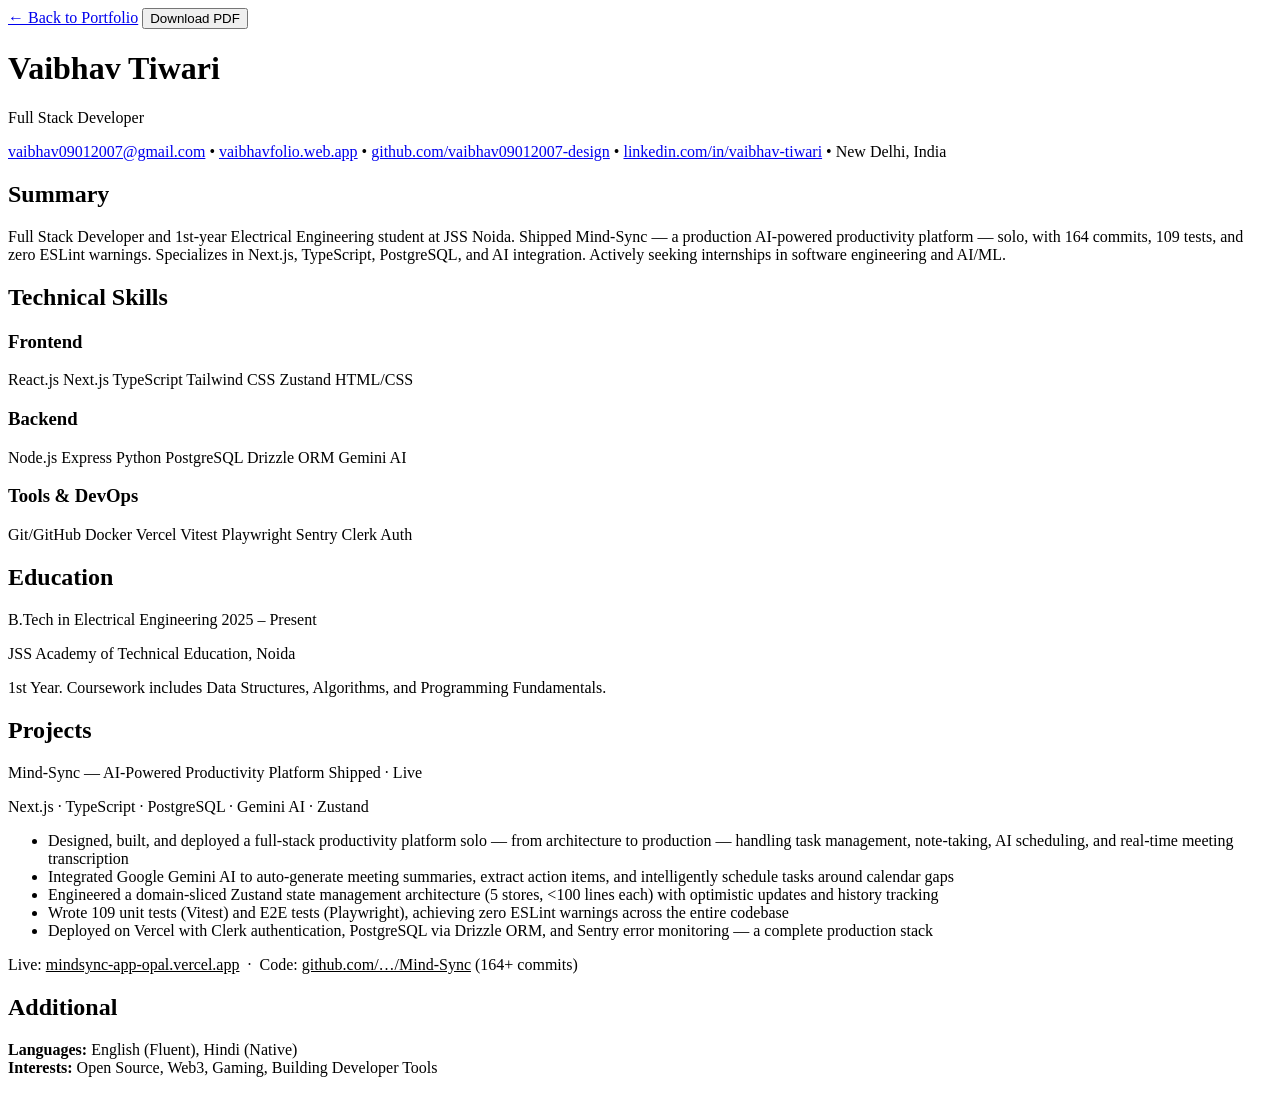
==== resume.html @ d0144ec2 "chore: update college name and degree to JSS Noida and B.Tech Electrical Engineering" ====
<!DOCTYPE html>
<html lang="en">
  <head>
    <meta charset="UTF-8" />
    <meta name="viewport" content="width=device-width, initial-scale=1.0" />
    <title>Resume | Vaibhav Tiwari</title>
    <meta name="robots" content="noindex" />
    <link rel="icon" type="image/png" href="favicon.png" />
    <link rel="preconnect" href="https://fonts.googleapis.com" />
    <link rel="preconnect" href="https://fonts.gstatic.com" crossorigin />
    <link
      href="https://fonts.googleapis.com/css2?family=Inter:wght@400;500;600;700&display=swap"
      rel="stylesheet"
    />
    <link rel="stylesheet" href="resume.css" />
  </head>
  <body>
    <!-- Navigation (Hidden in Print) -->
    <a href="index.html" class="no-print btn-back">← Back to Portfolio</a>
    <button onclick="window.print()" class="no-print btn-print">
      Download PDF
    </button>

    <main id="main">
      <div class="page">
      <!-- Header -->
      <header>
        <h1>Vaibhav Tiwari</h1>
        <p class="role">Full Stack Developer</p>
        <div class="contact-row">
          <a href="mailto:vaibhav09012007@gmail.com"
            >vaibhav09012007@gmail.com</a
          >
          <span>•</span>
          <a href="https://vaibhavfolio.web.app" target="_blank"
            >vaibhavfolio.web.app</a
          >
          <span>•</span>
          <a href="https://github.com/vaibhav09012007-design" target="_blank"
            >github.com/vaibhav09012007-design</a
          >
          <span>•</span>
          <a href="https://linkedin.com/in/vaibhav-tiwari" target="_blank"
            >linkedin.com/in/vaibhav-tiwari</a
          >
          <span>•</span>
          <span>New Delhi, India</span>
        </div>
      </header>

      <!-- Summary -->
      <section>
        <h2>Summary</h2>
        <p class="summary">
          Full Stack Developer and 1st-year Electrical Engineering student at JSS
          Noida. Shipped Mind-Sync — a production AI-powered
          productivity platform — solo, with 164 commits, 109 tests, and zero
          ESLint warnings. Specializes in Next.js, TypeScript, PostgreSQL, and
          AI integration. Actively seeking internships in software engineering
          and AI/ML.
        </p>
      </section>

      <!-- Technical Skills -->
      <section>
        <h2>Technical Skills</h2>
        <div class="skills-container">
          <div class="skill-group">
            <h3>Frontend</h3>
            <div class="skill-tags">
              <span class="skill-tag">React.js</span>
              <span class="skill-tag">Next.js</span>
              <span class="skill-tag">TypeScript</span>
              <span class="skill-tag">Tailwind CSS</span>
              <span class="skill-tag">Zustand</span>
              <span class="skill-tag">HTML/CSS</span>
            </div>
          </div>
          <div class="skill-group">
            <h3>Backend</h3>
            <div class="skill-tags">
              <span class="skill-tag">Node.js</span>
              <span class="skill-tag">Express</span>
              <span class="skill-tag">Python</span>
              <span class="skill-tag">PostgreSQL</span>
              <span class="skill-tag">Drizzle ORM</span>
              <span class="skill-tag">Gemini AI</span>
            </div>
          </div>
          <div class="skill-group">
            <h3>Tools & DevOps</h3>
            <div class="skill-tags">
              <span class="skill-tag">Git/GitHub</span>
              <span class="skill-tag">Docker</span>
              <span class="skill-tag">Vercel</span>
              <span class="skill-tag">Vitest</span>
              <span class="skill-tag">Playwright</span>
              <span class="skill-tag">Sentry</span>
              <span class="skill-tag">Clerk Auth</span>
            </div>
          </div>
        </div>
      </section>

      <!-- Education -->
      <section>
        <h2>Education</h2>
        <div class="item">
          <div class="item-header">
            <span class="item-title"
              >B.Tech in Electrical Engineering</span
            >
            <span class="item-date">2025 – Present</span>
          </div>
          <p class="item-subtitle">JSS Academy of Technical Education, Noida</p>
          <p class="item-description">
            1st Year. Coursework includes Data Structures, Algorithms, and
            Programming Fundamentals.
          </p>
        </div>
      </section>

      <section>
        <h2>Projects</h2>

        <div class="item">
          <div class="item-header">
            <span class="item-title">Mind-Sync — AI-Powered Productivity Platform</span>
            <span class="item-date">Shipped · Live</span>
          </div>
          <p class="item-subtitle">Next.js · TypeScript · PostgreSQL · Gemini AI · Zustand</p>
          <div class="item-description">
            <ul>
              <li>
                Designed, built, and deployed a full-stack productivity platform
                solo — from architecture to production — handling task management,
                note-taking, AI scheduling, and real-time meeting transcription
              </li>
              <li>
                Integrated Google Gemini AI to auto-generate meeting summaries,
                extract action items, and intelligently schedule tasks around
                calendar gaps
              </li>
              <li>
                Engineered a domain-sliced Zustand state management architecture
                (5 stores, &lt;100 lines each) with optimistic updates and
                history tracking
              </li>
              <li>
                Wrote 109 unit tests (Vitest) and E2E tests (Playwright),
                achieving zero ESLint warnings across the entire codebase
              </li>
              <li>
                Deployed on Vercel with Clerk authentication, PostgreSQL via
                Drizzle ORM, and Sentry error monitoring — a complete production
                stack
              </li>
            </ul>
            <p class="resume-links-footer">
              Live: <a href="https://mindsync-app-opal.vercel.app/" target="_blank" style="color: var(--accent)">mindsync-app-opal.vercel.app</a>
              &nbsp;·&nbsp;
              Code: <a href="https://github.com/vaibhav09012007-design/Mind-Sync" target="_blank" style="color: var(--accent)">github.com/…/Mind-Sync</a>
              (164+ commits)
            </p>
          </div>
        </div>
      </section>

      <!-- Additional -->
      <section>
        <h2>Additional</h2>
        <p class="item-description">
          <strong>Languages:</strong> English (Fluent), Hindi (Native) <br />
          <strong>Interests:</strong> Open Source, Web3, Gaming, Building
          Developer Tools
        </p>
      </section>
    </div>
    </main>
  </body>
</html>
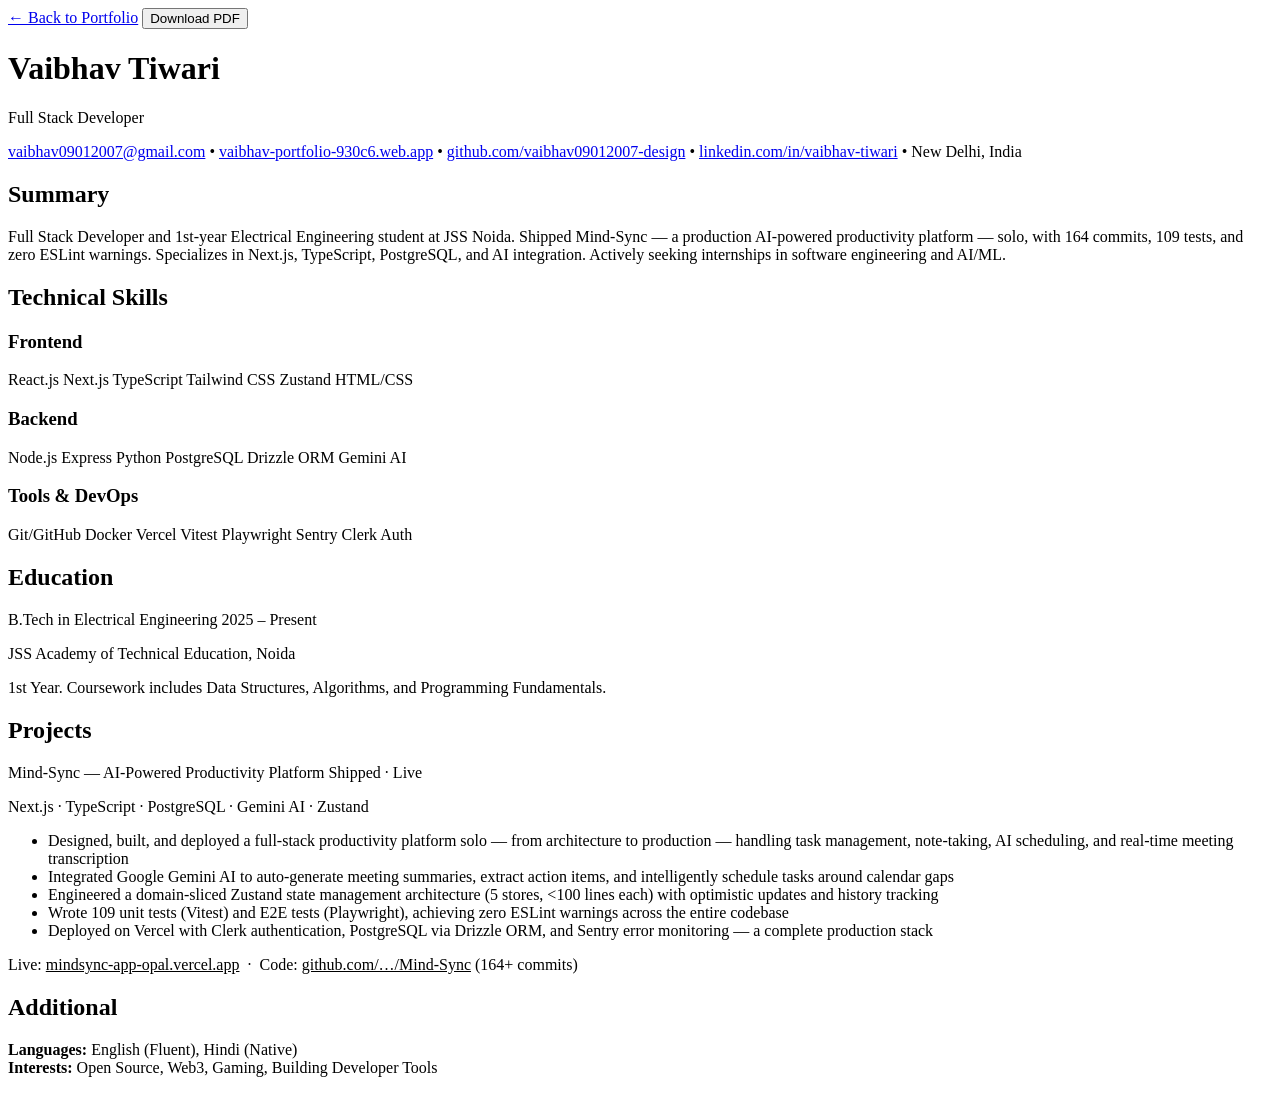
==== commit 36f96270: "seo: update canonical urls and sitemap metadata to use active firebase hosting domain" ====
--- a/resume.html
+++ b/resume.html
@@ -32,8 +32,8 @@
             >vaibhav09012007@gmail.com</a
           >
           <span>•</span>
-          <a href="https://vaibhavfolio.web.app" target="_blank"
-            >vaibhavfolio.web.app</a
+          <a href="https://vaibhav-portfolio-930c6.web.app" target="_blank"
+            >vaibhav-portfolio-930c6.web.app</a
           >
           <span>•</span>
           <a href="https://github.com/vaibhav09012007-design" target="_blank"
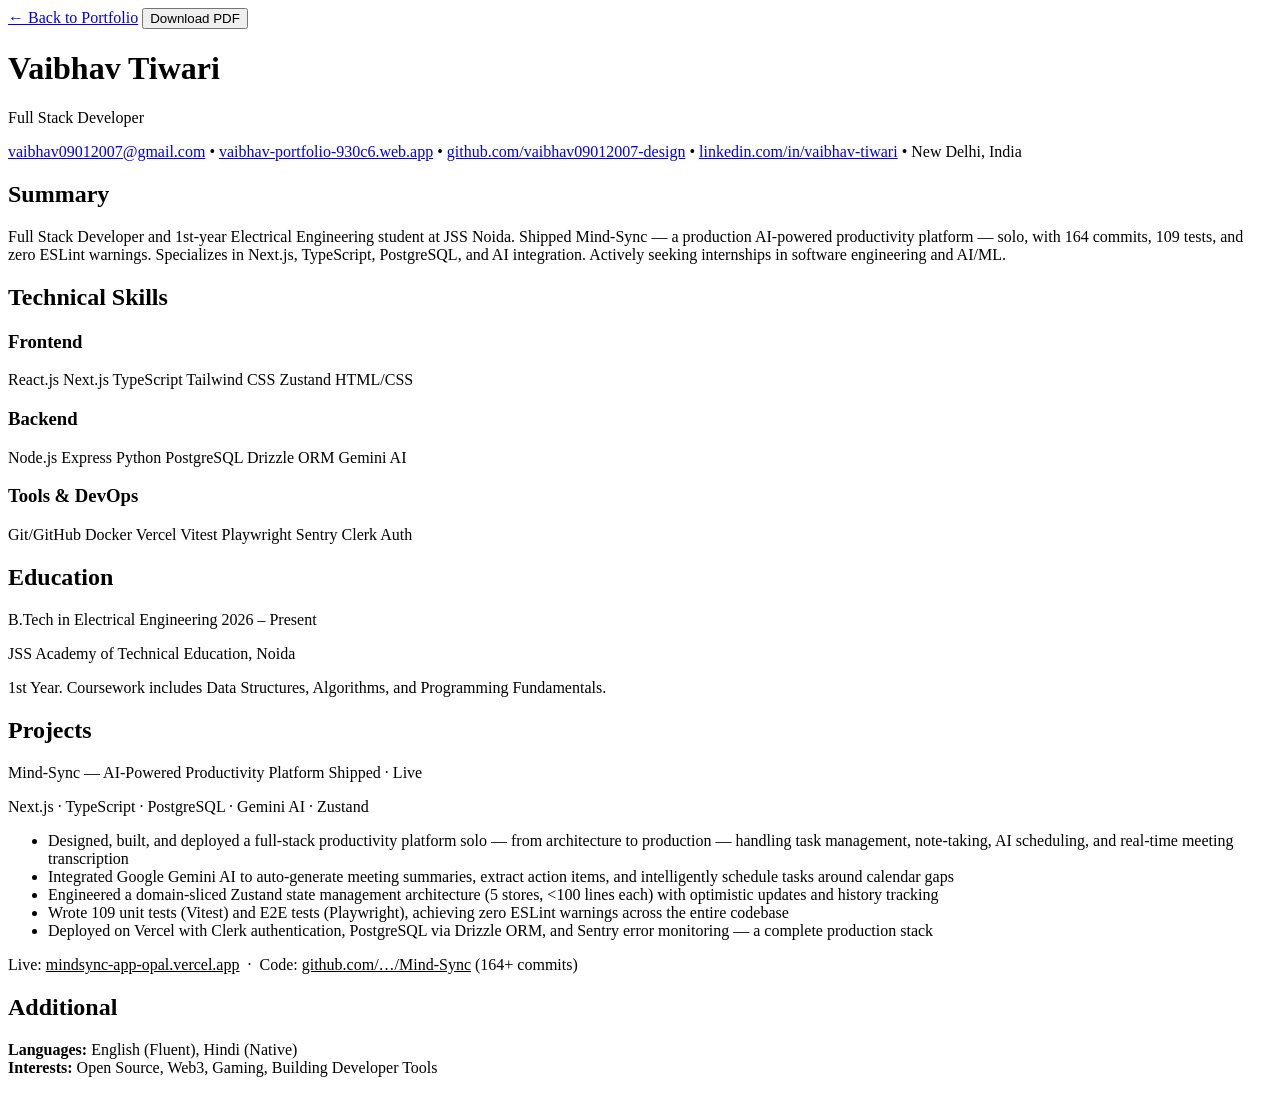
==== commit da1deaf3: "content: remove journey subtitle, reverse timeline chronologically, update B.Tech start date to 2026" ====
--- a/resume.html
+++ b/resume.html
@@ -110,7 +110,7 @@
             <span class="item-title"
               >B.Tech in Electrical Engineering</span
             >
-            <span class="item-date">2025 – Present</span>
+            <span class="item-date">2026 – Present</span>
           </div>
           <p class="item-subtitle">JSS Academy of Technical Education, Noida</p>
           <p class="item-description">
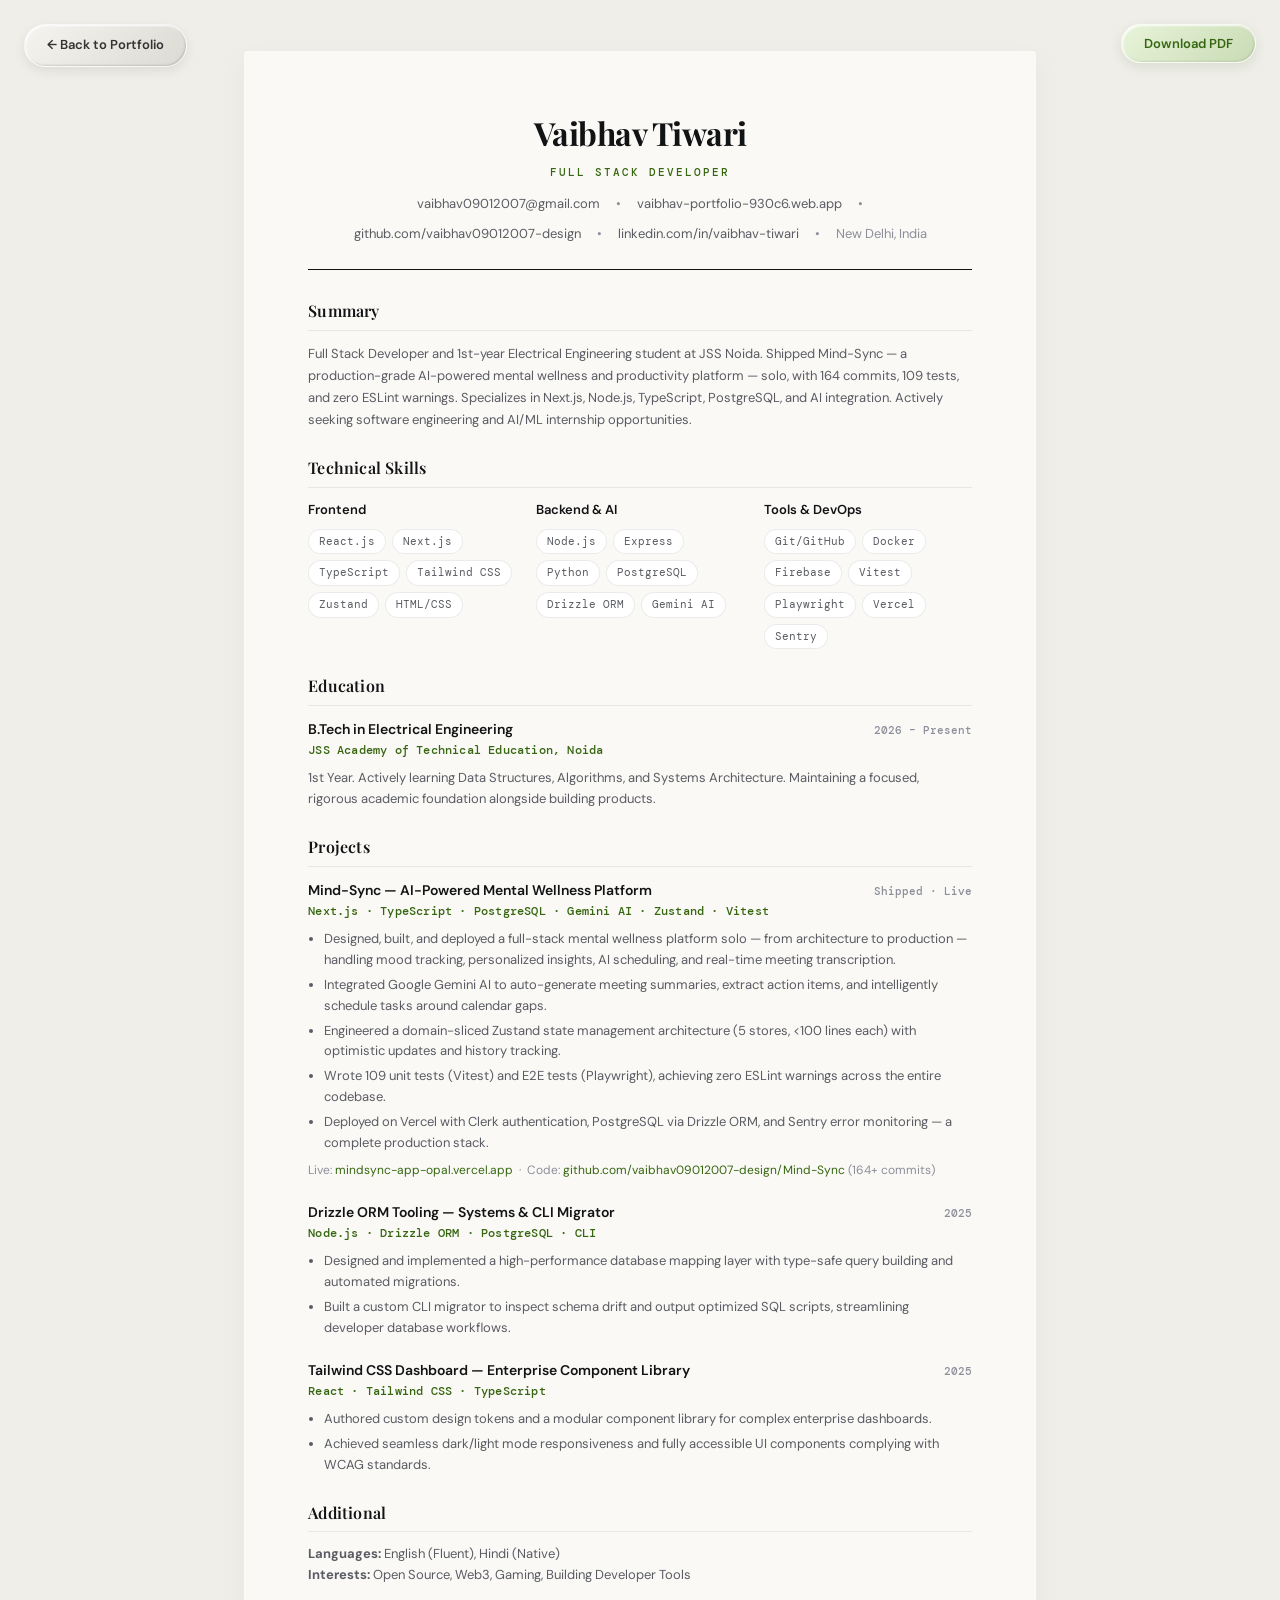
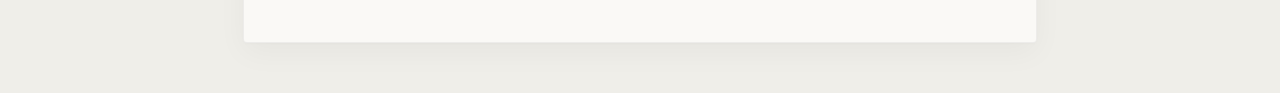
==== commit 664090ff: "design: redesign resume page to match portfolio vibe and sync content" ====
--- a/resume.html
+++ b/resume.html
@@ -9,7 +9,7 @@
     <link rel="preconnect" href="https://fonts.googleapis.com" />
     <link rel="preconnect" href="https://fonts.gstatic.com" crossorigin />
     <link
-      href="https://fonts.googleapis.com/css2?family=Inter:wght@400;500;600;700&display=swap"
+      href="https://fonts.googleapis.com/css2?family=DM+Mono:ital,wght@0,400;0,500;1,400&family=DM+Sans:ital,opsz,wght@0,9..40,300;0,9..40,400;0,9..40,500;0,9..40,600;1,9..40,300;1,9..40,400&family=Playfair+Display:ital,wght@0,400;0,500;0,600;0,700;1,400;1,500;1,600&display=swap"
       rel="stylesheet"
     />
     <link rel="stylesheet" href="resume.css" />
@@ -23,159 +23,172 @@
 
     <main id="main">
       <div class="page">
-      <!-- Header -->
-      <header>
-        <h1>Vaibhav Tiwari</h1>
-        <p class="role">Full Stack Developer</p>
-        <div class="contact-row">
-          <a href="mailto:vaibhav09012007@gmail.com"
-            >vaibhav09012007@gmail.com</a
-          >
-          <span>•</span>
-          <a href="https://vaibhav-portfolio-930c6.web.app" target="_blank"
-            >vaibhav-portfolio-930c6.web.app</a
-          >
-          <span>•</span>
-          <a href="https://github.com/vaibhav09012007-design" target="_blank"
-            >github.com/vaibhav09012007-design</a
-          >
-          <span>•</span>
-          <a href="https://linkedin.com/in/vaibhav-tiwari" target="_blank"
-            >linkedin.com/in/vaibhav-tiwari</a
-          >
-          <span>•</span>
-          <span>New Delhi, India</span>
-        </div>
-      </header>
+        <!-- Header -->
+        <header>
+          <h1>Vaibhav Tiwari</h1>
+          <p class="role">Full Stack Developer</p>
+          <div class="contact-row">
+            <a href="mailto:vaibhav09012007@gmail.com">vaibhav09012007@gmail.com</a>
+            <span>•</span>
+            <a href="https://vaibhav-portfolio-930c6.web.app" target="_blank">vaibhav-portfolio-930c6.web.app</a>
+            <span>•</span>
+            <a href="https://github.com/vaibhav09012007-design" target="_blank">github.com/vaibhav09012007-design</a>
+            <span>•</span>
+            <a href="https://linkedin.com/in/vaibhav-tiwari" target="_blank">linkedin.com/in/vaibhav-tiwari</a>
+            <span>•</span>
+            <span>New Delhi, India</span>
+          </div>
+        </header>
 
-      <!-- Summary -->
-      <section>
-        <h2>Summary</h2>
-        <p class="summary">
-          Full Stack Developer and 1st-year Electrical Engineering student at JSS
-          Noida. Shipped Mind-Sync — a production AI-powered
-          productivity platform — solo, with 164 commits, 109 tests, and zero
-          ESLint warnings. Specializes in Next.js, TypeScript, PostgreSQL, and
-          AI integration. Actively seeking internships in software engineering
-          and AI/ML.
-        </p>
-      </section>
+        <!-- Summary -->
+        <section>
+          <h2>Summary</h2>
+          <p class="summary">
+            Full Stack Developer and 1st-year Electrical Engineering student at JSS Noida. Shipped Mind-Sync — a production-grade AI-powered mental wellness and productivity platform — solo, with 164 commits, 109 tests, and zero ESLint warnings. Specializes in Next.js, Node.js, TypeScript, PostgreSQL, and AI integration. Actively seeking software engineering and AI/ML internship opportunities.
+          </p>
+        </section>
 
-      <!-- Technical Skills -->
-      <section>
-        <h2>Technical Skills</h2>
-        <div class="skills-container">
-          <div class="skill-group">
-            <h3>Frontend</h3>
-            <div class="skill-tags">
-              <span class="skill-tag">React.js</span>
-              <span class="skill-tag">Next.js</span>
-              <span class="skill-tag">TypeScript</span>
-              <span class="skill-tag">Tailwind CSS</span>
-              <span class="skill-tag">Zustand</span>
-              <span class="skill-tag">HTML/CSS</span>
+        <!-- Technical Skills -->
+        <section>
+          <h2>Technical Skills</h2>
+          <div class="skills-container">
+            <div class="skill-group">
+              <h3>Frontend</h3>
+              <div class="skill-tags">
+                <span class="skill-tag">React.js</span>
+                <span class="skill-tag">Next.js</span>
+                <span class="skill-tag">TypeScript</span>
+                <span class="skill-tag">Tailwind CSS</span>
+                <span class="skill-tag">Zustand</span>
+                <span class="skill-tag">HTML/CSS</span>
+              </div>
+            </div>
+            <div class="skill-group">
+              <h3>Backend & AI</h3>
+              <div class="skill-tags">
+                <span class="skill-tag">Node.js</span>
+                <span class="skill-tag">Express</span>
+                <span class="skill-tag">Python</span>
+                <span class="skill-tag">PostgreSQL</span>
+                <span class="skill-tag">Drizzle ORM</span>
+                <span class="skill-tag">Gemini AI</span>
+              </div>
+            </div>
+            <div class="skill-group">
+              <h3>Tools & DevOps</h3>
+              <div class="skill-tags">
+                <span class="skill-tag">Git/GitHub</span>
+                <span class="skill-tag">Docker</span>
+                <span class="skill-tag">Firebase</span>
+                <span class="skill-tag">Vitest</span>
+                <span class="skill-tag">Playwright</span>
+                <span class="skill-tag">Vercel</span>
+                <span class="skill-tag">Sentry</span>
+              </div>
             </div>
           </div>
-          <div class="skill-group">
-            <h3>Backend</h3>
-            <div class="skill-tags">
-              <span class="skill-tag">Node.js</span>
-              <span class="skill-tag">Express</span>
-              <span class="skill-tag">Python</span>
-              <span class="skill-tag">PostgreSQL</span>
-              <span class="skill-tag">Drizzle ORM</span>
-              <span class="skill-tag">Gemini AI</span>
+        </section>
+
+        <!-- Education -->
+        <section>
+          <h2>Education</h2>
+          <div class="item">
+            <div class="item-header">
+              <span class="item-title">B.Tech in Electrical Engineering</span>
+              <span class="item-date">2026 – Present</span>
+            </div>
+            <p class="item-subtitle">JSS Academy of Technical Education, Noida</p>
+            <p class="item-description">
+              1st Year. Actively learning Data Structures, Algorithms, and Systems Architecture. Maintaining a focused, rigorous academic foundation alongside building products.
+            </p>
+          </div>
+        </section>
+
+        <!-- Projects -->
+        <section>
+          <h2>Projects</h2>
+
+          <!-- Mind-Sync -->
+          <div class="item">
+            <div class="item-header">
+              <span class="item-title">Mind-Sync — AI-Powered Mental Wellness Platform</span>
+              <span class="item-date">Shipped · Live</span>
+            </div>
+            <p class="item-subtitle">Next.js · TypeScript · PostgreSQL · Gemini AI · Zustand · Vitest</p>
+            <div class="item-description">
+              <ul>
+                <li>
+                  Designed, built, and deployed a full-stack mental wellness platform solo — from architecture to production — handling mood tracking, personalized insights, AI scheduling, and real-time meeting transcription.
+                </li>
+                <li>
+                  Integrated Google Gemini AI to auto-generate meeting summaries, extract action items, and intelligently schedule tasks around calendar gaps.
+                </li>
+                <li>
+                  Engineered a domain-sliced Zustand state management architecture (5 stores, &lt;100 lines each) with optimistic updates and history tracking.
+                </li>
+                <li>
+                  Wrote 109 unit tests (Vitest) and E2E tests (Playwright), achieving zero ESLint warnings across the entire codebase.
+                </li>
+                <li>
+                  Deployed on Vercel with Clerk authentication, PostgreSQL via Drizzle ORM, and Sentry error monitoring — a complete production stack.
+                </li>
+              </ul>
+              <p class="resume-links-footer">
+                Live: <a href="https://mindsync-app-opal.vercel.app/" target="_blank" style="color: var(--accent)">mindsync-app-opal.vercel.app</a>
+                &nbsp;·&nbsp;
+                Code: <a href="https://github.com/vaibhav09012007-design/Mind-Sync" target="_blank" style="color: var(--accent)">github.com/vaibhav09012007-design/Mind-Sync</a> (164+ commits)
+              </p>
             </div>
           </div>
-          <div class="skill-group">
-            <h3>Tools & DevOps</h3>
-            <div class="skill-tags">
-              <span class="skill-tag">Git/GitHub</span>
-              <span class="skill-tag">Docker</span>
-              <span class="skill-tag">Vercel</span>
-              <span class="skill-tag">Vitest</span>
-              <span class="skill-tag">Playwright</span>
-              <span class="skill-tag">Sentry</span>
-              <span class="skill-tag">Clerk Auth</span>
+
+          <!-- Drizzle ORM Tooling -->
+          <div class="item">
+            <div class="item-header">
+              <span class="item-title">Drizzle ORM Tooling — Systems & CLI Migrator</span>
+              <span class="item-date">2025</span>
+            </div>
+            <p class="item-subtitle">Node.js · Drizzle ORM · PostgreSQL · CLI</p>
+            <div class="item-description">
+              <ul>
+                <li>
+                  Designed and implemented a high-performance database mapping layer with type-safe query building and automated migrations.
+                </li>
+                <li>
+                  Built a custom CLI migrator to inspect schema drift and output optimized SQL scripts, streamlining developer database workflows.
+                </li>
+              </ul>
             </div>
           </div>
-        </div>
-      </section>
 
-      <!-- Education -->
-      <section>
-        <h2>Education</h2>
-        <div class="item">
-          <div class="item-header">
-            <span class="item-title"
-              >B.Tech in Electrical Engineering</span
-            >
-            <span class="item-date">2026 – Present</span>
+          <!-- Tailwind CSS Dashboard -->
+          <div class="item">
+            <div class="item-header">
+              <span class="item-title">Tailwind CSS Dashboard — Enterprise Component Library</span>
+              <span class="item-date">2025</span>
+            </div>
+            <p class="item-subtitle">React · Tailwind CSS · TypeScript</p>
+            <div class="item-description">
+              <ul>
+                <li>
+                  Authored custom design tokens and a modular component library for complex enterprise dashboards.
+                </li>
+                <li>
+                  Achieved seamless dark/light mode responsiveness and fully accessible UI components complying with WCAG standards.
+                </li>
+              </ul>
+            </div>
           </div>
-          <p class="item-subtitle">JSS Academy of Technical Education, Noida</p>
+        </section>
+
+        <!-- Additional -->
+        <section>
+          <h2>Additional</h2>
           <p class="item-description">
-            1st Year. Coursework includes Data Structures, Algorithms, and
-            Programming Fundamentals.
+            <strong>Languages:</strong> English (Fluent), Hindi (Native) <br />
+            <strong>Interests:</strong> Open Source, Web3, Gaming, Building Developer Tools
           </p>
-        </div>
-      </section>
-
-      <section>
-        <h2>Projects</h2>
-
-        <div class="item">
-          <div class="item-header">
-            <span class="item-title">Mind-Sync — AI-Powered Productivity Platform</span>
-            <span class="item-date">Shipped · Live</span>
-          </div>
-          <p class="item-subtitle">Next.js · TypeScript · PostgreSQL · Gemini AI · Zustand</p>
-          <div class="item-description">
-            <ul>
-              <li>
-                Designed, built, and deployed a full-stack productivity platform
-                solo — from architecture to production — handling task management,
-                note-taking, AI scheduling, and real-time meeting transcription
-              </li>
-              <li>
-                Integrated Google Gemini AI to auto-generate meeting summaries,
-                extract action items, and intelligently schedule tasks around
-                calendar gaps
-              </li>
-              <li>
-                Engineered a domain-sliced Zustand state management architecture
-                (5 stores, &lt;100 lines each) with optimistic updates and
-                history tracking
-              </li>
-              <li>
-                Wrote 109 unit tests (Vitest) and E2E tests (Playwright),
-                achieving zero ESLint warnings across the entire codebase
-              </li>
-              <li>
-                Deployed on Vercel with Clerk authentication, PostgreSQL via
-                Drizzle ORM, and Sentry error monitoring — a complete production
-                stack
-              </li>
-            </ul>
-            <p class="resume-links-footer">
-              Live: <a href="https://mindsync-app-opal.vercel.app/" target="_blank" style="color: var(--accent)">mindsync-app-opal.vercel.app</a>
-              &nbsp;·&nbsp;
-              Code: <a href="https://github.com/vaibhav09012007-design/Mind-Sync" target="_blank" style="color: var(--accent)">github.com/…/Mind-Sync</a>
-              (164+ commits)
-            </p>
-          </div>
-        </div>
-      </section>
-
-      <!-- Additional -->
-      <section>
-        <h2>Additional</h2>
-        <p class="item-description">
-          <strong>Languages:</strong> English (Fluent), Hindi (Native) <br />
-          <strong>Interests:</strong> Open Source, Web3, Gaming, Building
-          Developer Tools
-        </p>
-      </section>
-    </div>
+        </section>
+      </div>
     </main>
   </body>
 </html>
--- a/resume.css
+++ b/resume.css
@@ -0,0 +1,444 @@
+:root {
+  --bg-light: #f5f4f0;
+  --bg-dark: #0c0d0e;
+  --fg-light: #121314;
+  --fg-dark: #f0f1f5;
+  --fg-muted-light: #5a5c63;
+  --fg-muted-dark: #9ea2b0;
+  --border-light: rgba(0, 0, 0, 0.08);
+  --border-dark: rgba(255, 255, 255, 0.08);
+  --green-bg: #e8f4d9;
+  --green-fg: #366610;
+
+  --serif: 'Playfair Display', Georgia, serif;
+  --sans: 'DM Sans', system-ui, sans-serif;
+  --mono: 'DM Mono', 'Courier New', monospace;
+
+  /* Theme mappings matching portfolio */
+  --text-primary: var(--fg-light);
+  --text-secondary: var(--fg-muted-light);
+  --text-muted: #8c8f9a;
+  --accent: var(--green-fg);
+  --border: var(--border-light);
+  --bg-page: #faf9f6; /* Warm paper color */
+  --bg-body: #efeee9; /* Tan background for contrast */
+}
+
+* {
+  box-sizing: border-box;
+  margin: 0;
+  padding: 0;
+}
+
+/* Keyboard focus visual outlines */
+a:focus-visible,
+button:focus-visible {
+  outline: 2px solid var(--text-primary);
+  outline-offset: 4px;
+}
+
+body {
+  font-family: var(--sans);
+  line-height: 1.6;
+  color: var(--text-secondary);
+  background: var(--bg-body);
+  font-size: 14px;
+  -webkit-font-smoothing: antialiased;
+}
+
+.page {
+  background: var(--bg-page);
+  width: 21cm;
+  min-height: 29.7cm;
+  margin: 50px auto;
+  padding: 56px 64px;
+  box-shadow: 0 10px 30px rgba(0, 0, 0, 0.04), 0 1px 3px rgba(0, 0, 0, 0.02);
+  border: 1px solid rgba(0, 0, 0, 0.05);
+  border-radius: 4px;
+  position: relative;
+}
+
+/* Header */
+header {
+  text-align: center;
+  margin-bottom: 28px;
+  padding-bottom: 24px;
+  border-bottom: 1.5px solid var(--text-primary);
+}
+
+header h1 {
+  font-family: var(--serif);
+  font-size: 32px;
+  font-weight: 700;
+  color: var(--text-primary);
+  letter-spacing: -0.5px;
+  margin-bottom: 6px;
+}
+
+.role {
+  font-family: var(--mono);
+  font-size: 11px;
+  font-weight: 500;
+  color: var(--accent);
+  text-transform: uppercase;
+  letter-spacing: 2px;
+  margin-bottom: 12px;
+}
+
+.contact-row {
+  display: flex;
+  justify-content: center;
+  flex-wrap: wrap;
+  gap: 8px 16px;
+  font-family: var(--sans);
+  font-size: 13px;
+  color: var(--text-secondary);
+}
+
+.contact-row a {
+  color: var(--text-secondary);
+  text-decoration: none;
+  border-bottom: 1px solid transparent;
+  transition: all 0.2s ease;
+}
+
+.contact-row a:hover {
+  color: var(--accent);
+  border-color: var(--accent);
+}
+
+.contact-row span {
+  color: var(--text-muted);
+}
+
+/* Sections */
+section {
+  margin-bottom: 24px;
+}
+
+section:last-of-type {
+  margin-bottom: 0;
+}
+
+h2 {
+  font-family: var(--serif);
+  font-size: 16px;
+  font-weight: 600;
+  color: var(--text-primary);
+  margin-bottom: 12px;
+  padding-bottom: 6px;
+  border-bottom: 1px solid var(--border);
+  letter-spacing: 0.2px;
+}
+
+/* Summary */
+.summary {
+  font-size: 13px;
+  line-height: 1.7;
+  color: var(--text-secondary);
+}
+
+/* Skills */
+.skills-container {
+  display: grid;
+  grid-template-columns: repeat(3, 1fr);
+  gap: 20px;
+}
+
+.skill-group h3 {
+  font-family: var(--sans);
+  font-size: 13px;
+  font-weight: 600;
+  color: var(--text-primary);
+  margin-bottom: 8px;
+}
+
+.skill-tags {
+  display: flex;
+  flex-wrap: wrap;
+  gap: 6px;
+}
+
+.skill-tag {
+  font-family: var(--mono);
+  font-size: 11px;
+  padding: 3px 10px;
+  background: #ffffff;
+  border: 1px solid var(--border);
+  border-radius: 99px;
+  color: var(--text-secondary);
+  transition: all 0.2s ease;
+}
+
+.skill-tag:hover {
+  border-color: var(--text-primary);
+  color: var(--text-primary);
+  background: var(--bg-light);
+}
+
+/* Experience/Projects */
+.item {
+  margin-bottom: 20px;
+}
+
+.item:last-child {
+  margin-bottom: 0;
+}
+
+.item-header {
+  display: flex;
+  justify-content: space-between;
+  align-items: baseline;
+  margin-bottom: 2px;
+}
+
+.item-title {
+  font-family: var(--sans);
+  font-size: 14px;
+  font-weight: 600;
+  color: var(--text-primary);
+}
+
+.item-date {
+  font-family: var(--mono);
+  font-size: 11px;
+  color: var(--text-muted);
+  font-weight: 500;
+}
+
+.item-subtitle {
+  font-family: var(--mono);
+  font-size: 11.5px;
+  color: var(--accent);
+  font-weight: 500;
+  margin-bottom: 8px;
+  letter-spacing: 0.2px;
+}
+
+.item-description {
+  font-size: 13px;
+  color: var(--text-secondary);
+  line-height: 1.6;
+}
+
+.item-description ul {
+  padding-left: 16px;
+  margin: 0;
+}
+
+.item-description li {
+  margin-bottom: 4px;
+}
+
+.item-description li:last-child {
+  margin-bottom: 0;
+}
+
+.resume-links-footer {
+  margin-top: 8px;
+  font-family: var(--sans);
+  font-size: 12px;
+  color: var(--text-muted);
+}
+
+.resume-links-footer a {
+  border-bottom: 1px solid transparent;
+  transition: all 0.2s ease;
+  text-decoration: none;
+}
+
+.resume-links-footer a:hover {
+  border-color: var(--accent);
+}
+
+/* Navigation Buttons (Tactile Pill Style) */
+.btn-back,
+.btn-print {
+  position: fixed;
+  top: 24px;
+  display: inline-flex;
+  align-items: center;
+  justify-content: center;
+  gap: 8px;
+  font-family: var(--sans);
+  font-size: 13px;
+  font-weight: 600;
+  color: #333;
+  padding: 10px 22px;
+  border-radius: 99px;
+  background: linear-gradient(135deg, #f5f4f0 0%, #dbdad3 100%);
+  border: 1px solid rgba(255, 255, 255, 0.7);
+  box-shadow: 
+    inset 1px 1px 2px rgba(255, 255, 255, 0.9), 
+    inset -1px -1px 2px rgba(0, 0, 0, 0.15), 
+    0 4px 12px rgba(0, 0, 0, 0.08);
+  transition: transform 0.2s cubic-bezier(0.25, 0.8, 0.25, 1), box-shadow 0.2s ease;
+  white-space: nowrap;
+  cursor: pointer;
+  text-decoration: none;
+  z-index: 10;
+}
+
+.btn-back {
+  left: 24px;
+}
+
+.btn-print {
+  right: 24px;
+  background: linear-gradient(135deg, #e8f4d9 0%, #c9dbb5 100%);
+  border-color: rgba(255, 255, 255, 0.8);
+  color: var(--green-fg);
+  box-shadow: 
+    inset 1px 1px 2px rgba(255, 255, 255, 0.9), 
+    inset -1px -1px 2px rgba(0, 0, 0, 0.1), 
+    0 4px 12px rgba(54, 102, 16, 0.12);
+}
+
+.btn-back:hover,
+.btn-print:hover {
+  transform: translateY(-2px);
+}
+
+.btn-back:hover {
+  box-shadow: 
+    inset 1px 1px 2px rgba(255, 255, 255, 0.9), 
+    inset -1px -1px 2px rgba(0, 0, 0, 0.1), 
+    0 8px 20px rgba(0, 0, 0, 0.12);
+}
+
+.btn-print:hover {
+  box-shadow: 
+    inset 1px 1px 2px rgba(255, 255, 255, 0.9), 
+    inset -1px -1px 2px rgba(0, 0, 0, 0.05), 
+    0 8px 20px rgba(54, 102, 16, 0.2);
+}
+
+.btn-back:active,
+.btn-print:active {
+  transform: translateY(1px);
+}
+
+.btn-back:active {
+  box-shadow: 
+    inset 1px 2px 4px rgba(0, 0, 0, 0.2), 
+    inset -1px -1px 2px rgba(255, 255, 255, 0.6), 
+    0 2px 4px rgba(0, 0, 0, 0.05);
+}
+
+.btn-print:active {
+  box-shadow: 
+    inset 1px 2px 4px rgba(54, 102, 16, 0.2), 
+    inset -1px -1px 2px rgba(255, 255, 255, 0.6), 
+    0 2px 4px rgba(54, 102, 16, 0.05);
+}
+
+/* ──────────────────────────────────────────
+   RESPONSIVE SCREEN STYLES
+   ────────────────────────────────────────── */
+@media screen and (max-width: 840px) {
+  body {
+    background: var(--bg-light);
+  }
+
+  .page {
+    width: 95%;
+    margin: 80px auto 30px auto; /* Margin top to clear fixed buttons */
+    padding: 32px 24px;
+    min-height: auto;
+    box-shadow: none;
+    border: 1px solid var(--border);
+  }
+
+  .skills-container {
+    grid-template-columns: 1fr; /* Stack skill columns */
+    gap: 20px;
+  }
+
+  .btn-back, 
+  .btn-print {
+    position: absolute;
+    top: 20px;
+    padding: 8px 16px;
+  }
+  
+  .btn-back {
+    left: 2.5%;
+  }
+  
+  .btn-print {
+    right: 2.5%;
+  }
+}
+
+@media screen and (max-width: 480px) {
+  header h1 {
+    font-size: 24px;
+  }
+
+  .contact-row {
+    flex-direction: column;
+    align-items: center;
+    gap: 4px;
+  }
+
+  .contact-row span {
+    display: none; /* Hide bullets on stacked layouts */
+  }
+}
+
+/* ──────────────────────────────────────────
+   PRINT STYLES
+   ────────────────────────────────────────── */
+@media print {
+  body {
+    background: #ffffff !important;
+    color: #000000 !important;
+    font-size: 12px; /* Marginally smaller font for print fit */
+  }
+  
+  .page {
+    box-shadow: none !important;
+    border: none !important;
+    margin: 0 !important;
+    padding: 0 !important;
+    width: 100% !important;
+    min-height: auto !important;
+    background: #ffffff !important;
+  }
+  
+  .no-print {
+    display: none !important;
+  }
+  
+  a {
+    color: #000000 !important;
+    text-decoration: none !important;
+  }
+  
+  header {
+    border-bottom: 2px solid #000000 !important;
+    margin-bottom: 20px !important;
+    padding-bottom: 16px !important;
+  }
+  
+  h2 {
+    border-bottom: 1px solid #000000 !important;
+    margin-bottom: 8px !important;
+    padding-bottom: 4px !important;
+    font-size: 13px !important;
+  }
+  
+  .skill-tag {
+    background: #ffffff !important;
+    border: 1px solid #000000 !important;
+    color: #000000 !important;
+  }
+  
+  .item {
+    margin-bottom: 12px !important;
+  }
+  
+  .item-subtitle {
+    color: #000000 !important;
+  }
+}
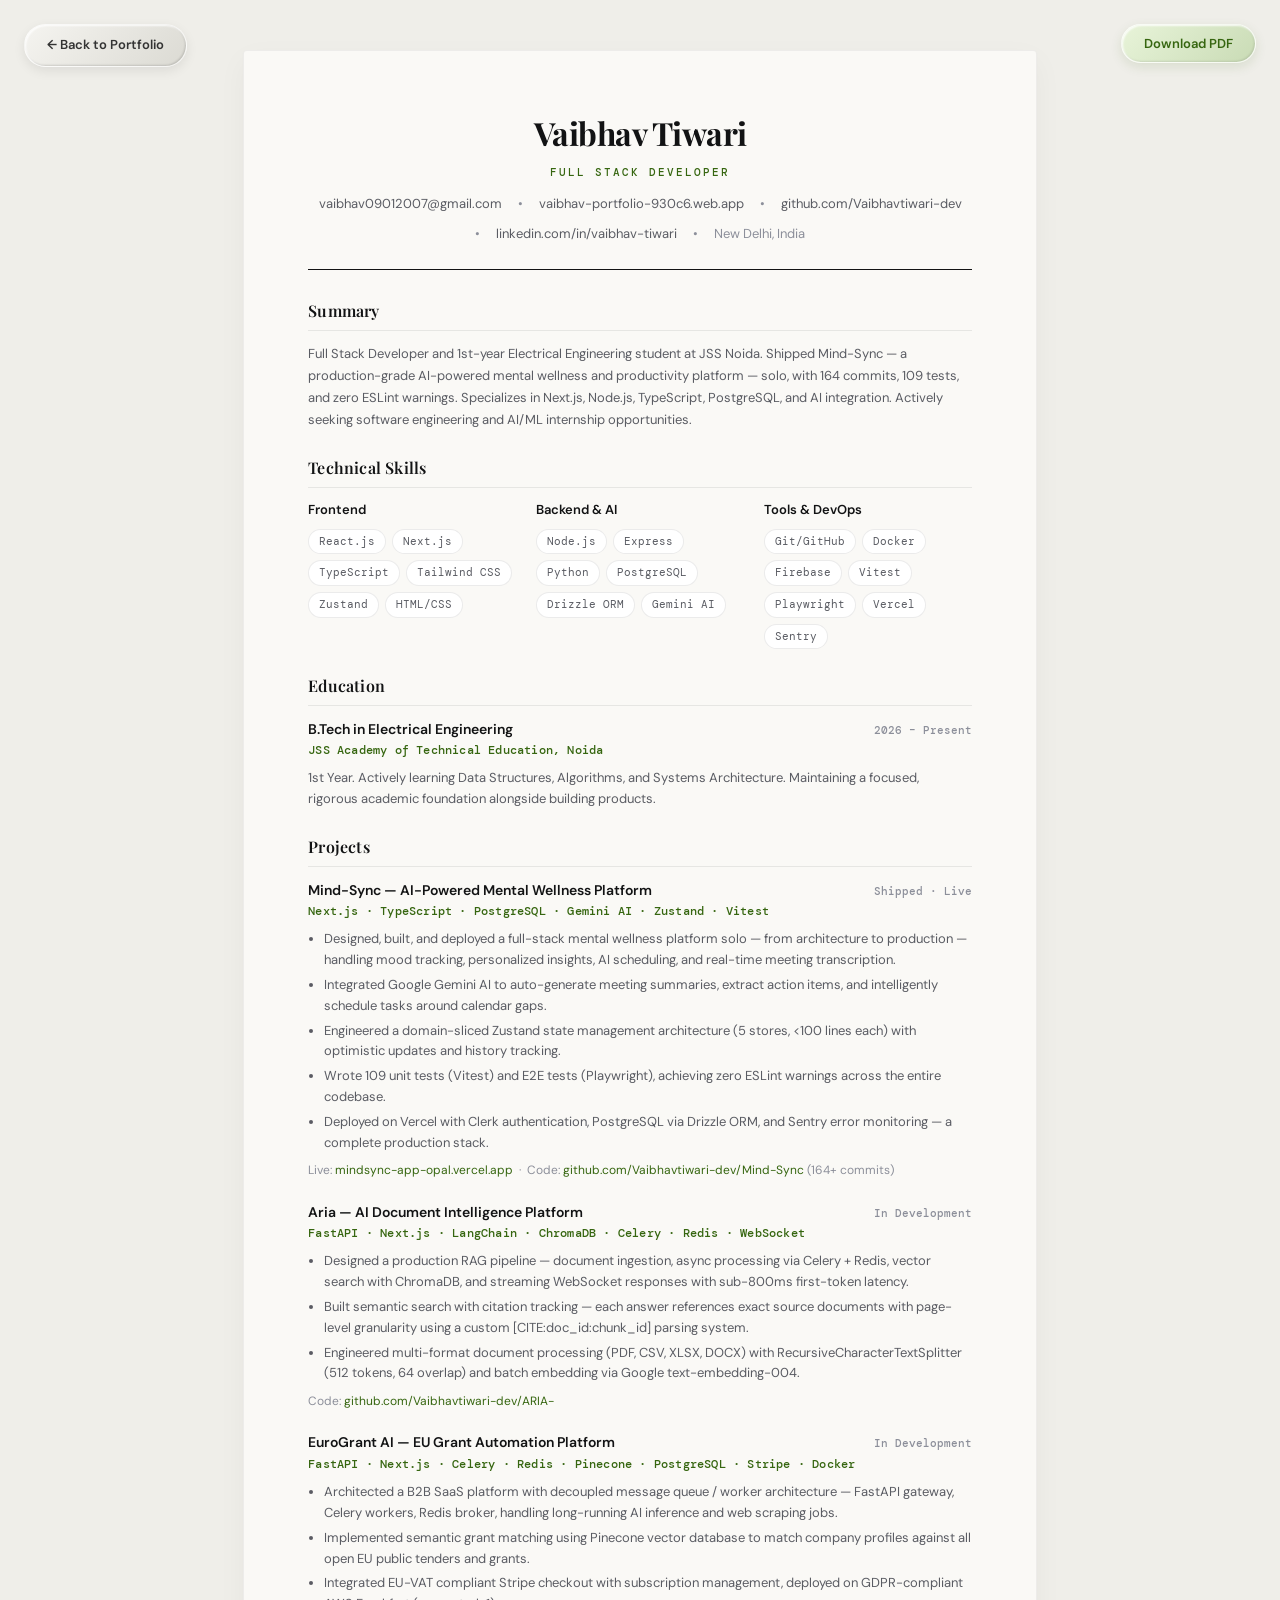
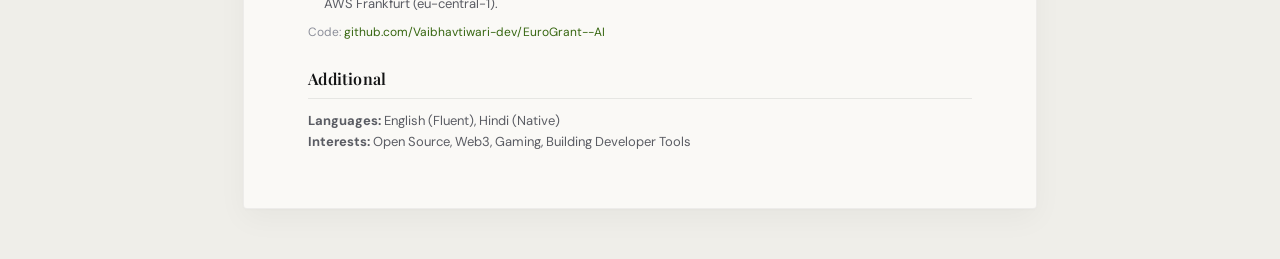
==== commit b882f923: "profile: update resume projects list with Aria and EuroGrant AI" ====
--- a/resume.html
+++ b/resume.html
@@ -32,7 +32,7 @@
             <span>•</span>
             <a href="https://vaibhav-portfolio-930c6.web.app" target="_blank">vaibhav-portfolio-930c6.web.app</a>
             <span>•</span>
-            <a href="https://github.com/vaibhav09012007-design" target="_blank">github.com/vaibhav09012007-design</a>
+            <a href="https://github.com/Vaibhavtiwari-dev" target="_blank">github.com/Vaibhavtiwari-dev</a>
             <span>•</span>
             <a href="https://linkedin.com/in/vaibhav-tiwari" target="_blank">linkedin.com/in/vaibhav-tiwari</a>
             <span>•</span>
@@ -136,46 +136,58 @@
               <p class="resume-links-footer">
                 Live: <a href="https://mindsync-app-opal.vercel.app/" target="_blank" style="color: var(--accent)">mindsync-app-opal.vercel.app</a>
                 &nbsp;·&nbsp;
-                Code: <a href="https://github.com/vaibhav09012007-design/Mind-Sync" target="_blank" style="color: var(--accent)">github.com/vaibhav09012007-design/Mind-Sync</a> (164+ commits)
+                Code: <a href="https://github.com/Vaibhavtiwari-dev/Mind-Sync" target="_blank" style="color: var(--accent)">github.com/Vaibhavtiwari-dev/Mind-Sync</a> (164+ commits)
               </p>
             </div>
           </div>
 
-          <!-- Drizzle ORM Tooling -->
-          <div class="item">
-            <div class="item-header">
-              <span class="item-title">Drizzle ORM Tooling — Systems & CLI Migrator</span>
-              <span class="item-date">2025</span>
-            </div>
-            <p class="item-subtitle">Node.js · Drizzle ORM · PostgreSQL · CLI</p>
+          <!-- ARIA- -->
+          <div class="item">
+            <div class="item-header">
+              <span class="item-title">Aria — AI Document Intelligence Platform</span>
+              <span class="item-date">In Development</span>
+            </div>
+            <p class="item-subtitle">FastAPI · Next.js · LangChain · ChromaDB · Celery · Redis · WebSocket</p>
             <div class="item-description">
               <ul>
                 <li>
-                  Designed and implemented a high-performance database mapping layer with type-safe query building and automated migrations.
-                </li>
-                <li>
-                  Built a custom CLI migrator to inspect schema drift and output optimized SQL scripts, streamlining developer database workflows.
+                  Designed a production RAG pipeline — document ingestion, async processing via Celery + Redis, vector search with ChromaDB, and streaming WebSocket responses with sub-800ms first-token latency.
+                </li>
+                <li>
+                  Built semantic search with citation tracking — each answer references exact source documents with page-level granularity using a custom [CITE:doc_id:chunk_id] parsing system.
+                </li>
+                <li>
+                  Engineered multi-format document processing (PDF, CSV, XLSX, DOCX) with RecursiveCharacterTextSplitter (512 tokens, 64 overlap) and batch embedding via Google text-embedding-004.
                 </li>
               </ul>
-            </div>
-          </div>
-
-          <!-- Tailwind CSS Dashboard -->
-          <div class="item">
-            <div class="item-header">
-              <span class="item-title">Tailwind CSS Dashboard — Enterprise Component Library</span>
-              <span class="item-date">2025</span>
-            </div>
-            <p class="item-subtitle">React · Tailwind CSS · TypeScript</p>
+              <p class="resume-links-footer">
+                Code: <a href="https://github.com/Vaibhavtiwari-dev/ARIA-" target="_blank" style="color: var(--accent)">github.com/Vaibhavtiwari-dev/ARIA-</a>
+              </p>
+            </div>
+          </div>
+
+          <!-- EuroGrant AI -->
+          <div class="item">
+            <div class="item-header">
+              <span class="item-title">EuroGrant AI — EU Grant Automation Platform</span>
+              <span class="item-date">In Development</span>
+            </div>
+            <p class="item-subtitle">FastAPI · Next.js · Celery · Redis · Pinecone · PostgreSQL · Stripe · Docker</p>
             <div class="item-description">
               <ul>
                 <li>
-                  Authored custom design tokens and a modular component library for complex enterprise dashboards.
-                </li>
-                <li>
-                  Achieved seamless dark/light mode responsiveness and fully accessible UI components complying with WCAG standards.
+                  Architected a B2B SaaS platform with decoupled message queue / worker architecture — FastAPI gateway, Celery workers, Redis broker, handling long-running AI inference and web scraping jobs.
+                </li>
+                <li>
+                  Implemented semantic grant matching using Pinecone vector database to match company profiles against all open EU public tenders and grants.
+                </li>
+                <li>
+                  Integrated EU-VAT compliant Stripe checkout with subscription management, deployed on GDPR-compliant AWS Frankfurt (eu-central-1).
                 </li>
               </ul>
+              <p class="resume-links-footer">
+                Code: <a href="https://github.com/Vaibhavtiwari-dev/EuroGrant--AI" target="_blank" style="color: var(--accent)">github.com/Vaibhavtiwari-dev/EuroGrant--AI</a>
+              </p>
             </div>
           </div>
         </section>
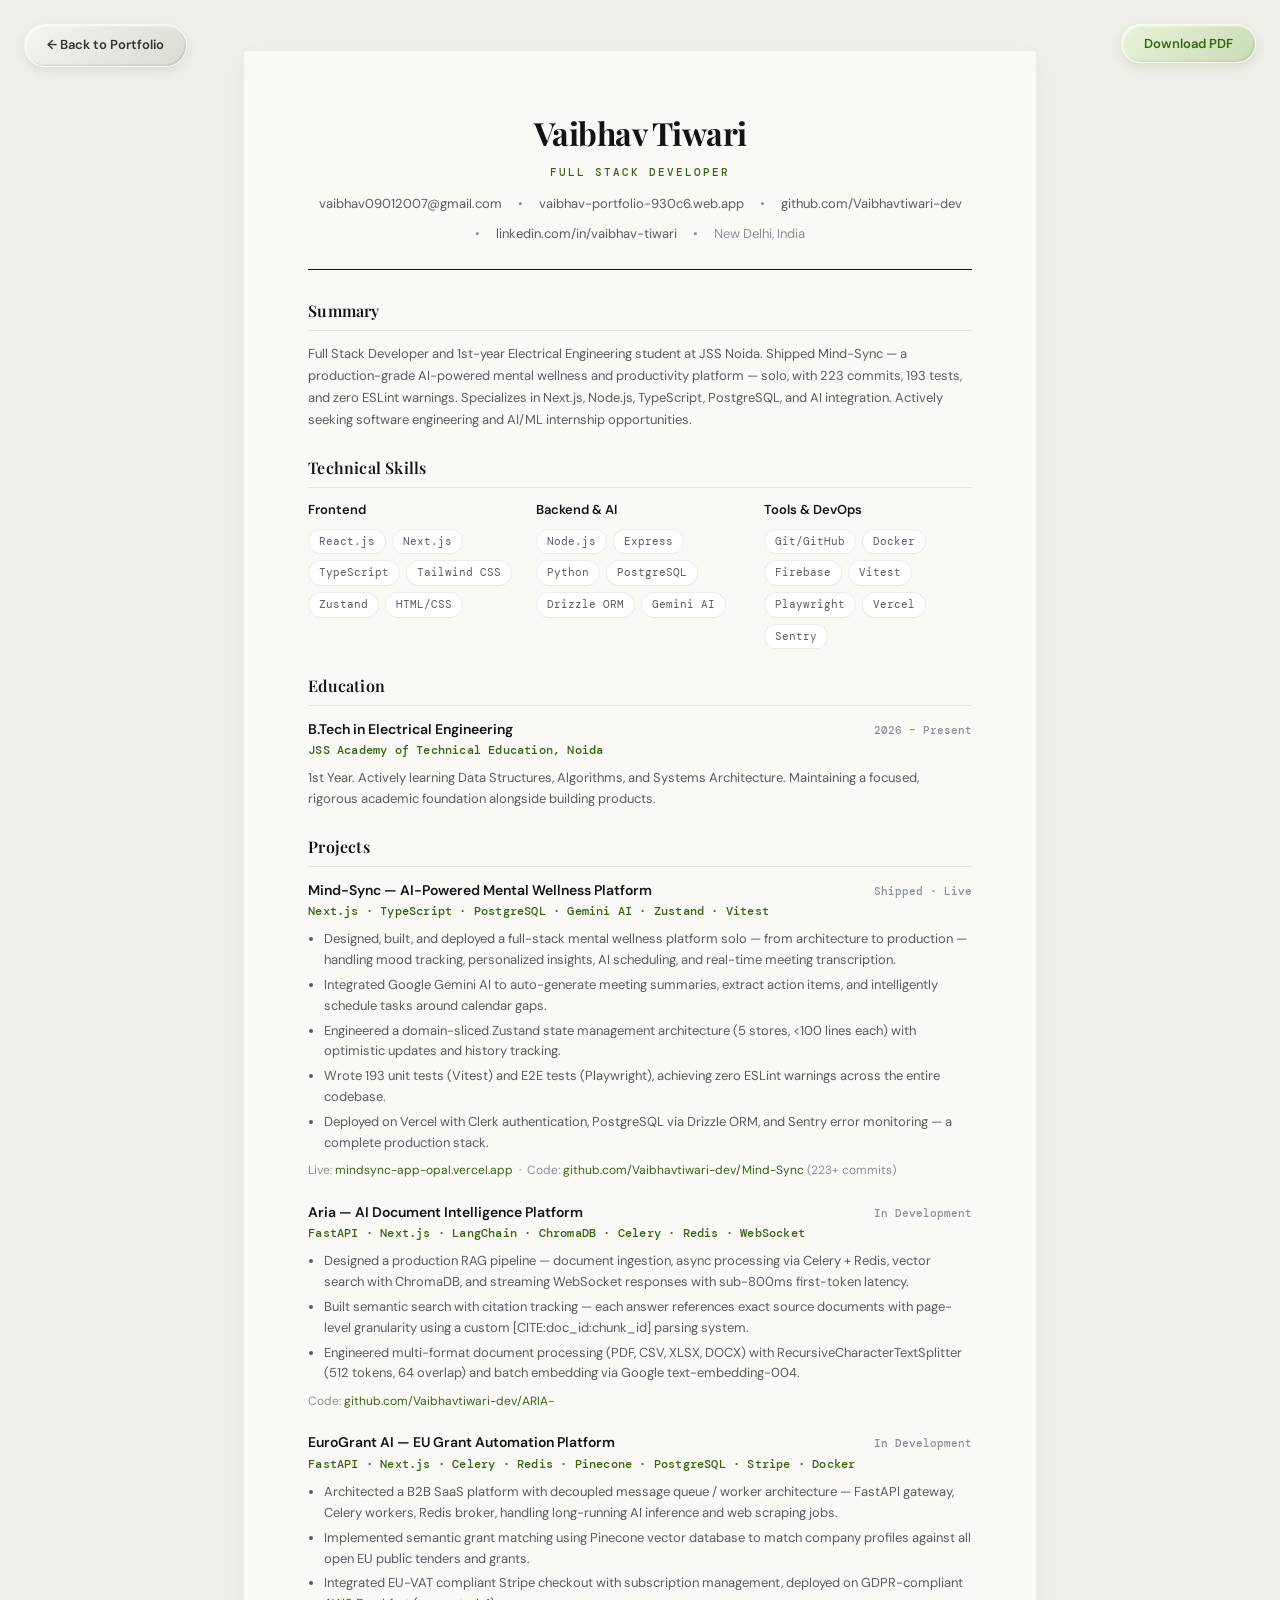
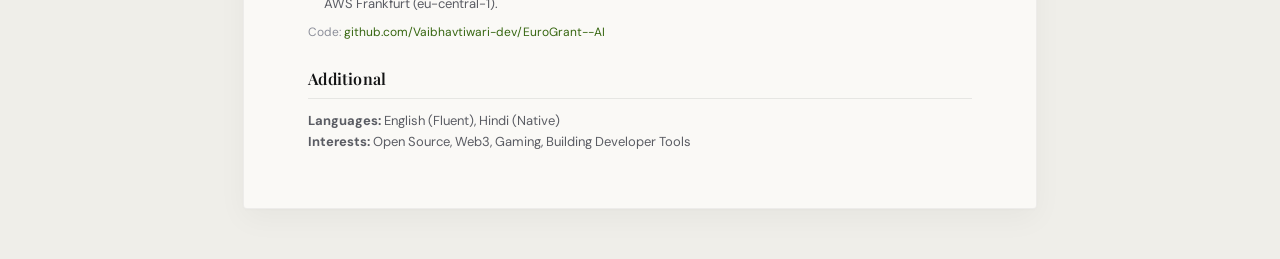
==== commit 765d65b0: "profile: update Mind-Sync statistics to 193 passing tests and 223 commits in resume" ====
--- a/resume.html
+++ b/resume.html
@@ -44,7 +44,7 @@
         <section>
           <h2>Summary</h2>
           <p class="summary">
-            Full Stack Developer and 1st-year Electrical Engineering student at JSS Noida. Shipped Mind-Sync — a production-grade AI-powered mental wellness and productivity platform — solo, with 164 commits, 109 tests, and zero ESLint warnings. Specializes in Next.js, Node.js, TypeScript, PostgreSQL, and AI integration. Actively seeking software engineering and AI/ML internship opportunities.
+            Full Stack Developer and 1st-year Electrical Engineering student at JSS Noida. Shipped Mind-Sync — a production-grade AI-powered mental wellness and productivity platform — solo, with 223 commits, 193 tests, and zero ESLint warnings. Specializes in Next.js, Node.js, TypeScript, PostgreSQL, and AI integration. Actively seeking software engineering and AI/ML internship opportunities.
           </p>
         </section>
 
@@ -127,7 +127,7 @@
                   Engineered a domain-sliced Zustand state management architecture (5 stores, &lt;100 lines each) with optimistic updates and history tracking.
                 </li>
                 <li>
-                  Wrote 109 unit tests (Vitest) and E2E tests (Playwright), achieving zero ESLint warnings across the entire codebase.
+                  Wrote 193 unit tests (Vitest) and E2E tests (Playwright), achieving zero ESLint warnings across the entire codebase.
                 </li>
                 <li>
                   Deployed on Vercel with Clerk authentication, PostgreSQL via Drizzle ORM, and Sentry error monitoring — a complete production stack.
@@ -136,7 +136,7 @@
               <p class="resume-links-footer">
                 Live: <a href="https://mindsync-app-opal.vercel.app/" target="_blank" style="color: var(--accent)">mindsync-app-opal.vercel.app</a>
                 &nbsp;·&nbsp;
-                Code: <a href="https://github.com/Vaibhavtiwari-dev/Mind-Sync" target="_blank" style="color: var(--accent)">github.com/Vaibhavtiwari-dev/Mind-Sync</a> (164+ commits)
+                Code: <a href="https://github.com/Vaibhavtiwari-dev/Mind-Sync" target="_blank" style="color: var(--accent)">github.com/Vaibhavtiwari-dev/Mind-Sync</a> (223+ commits)
               </p>
             </div>
           </div>
